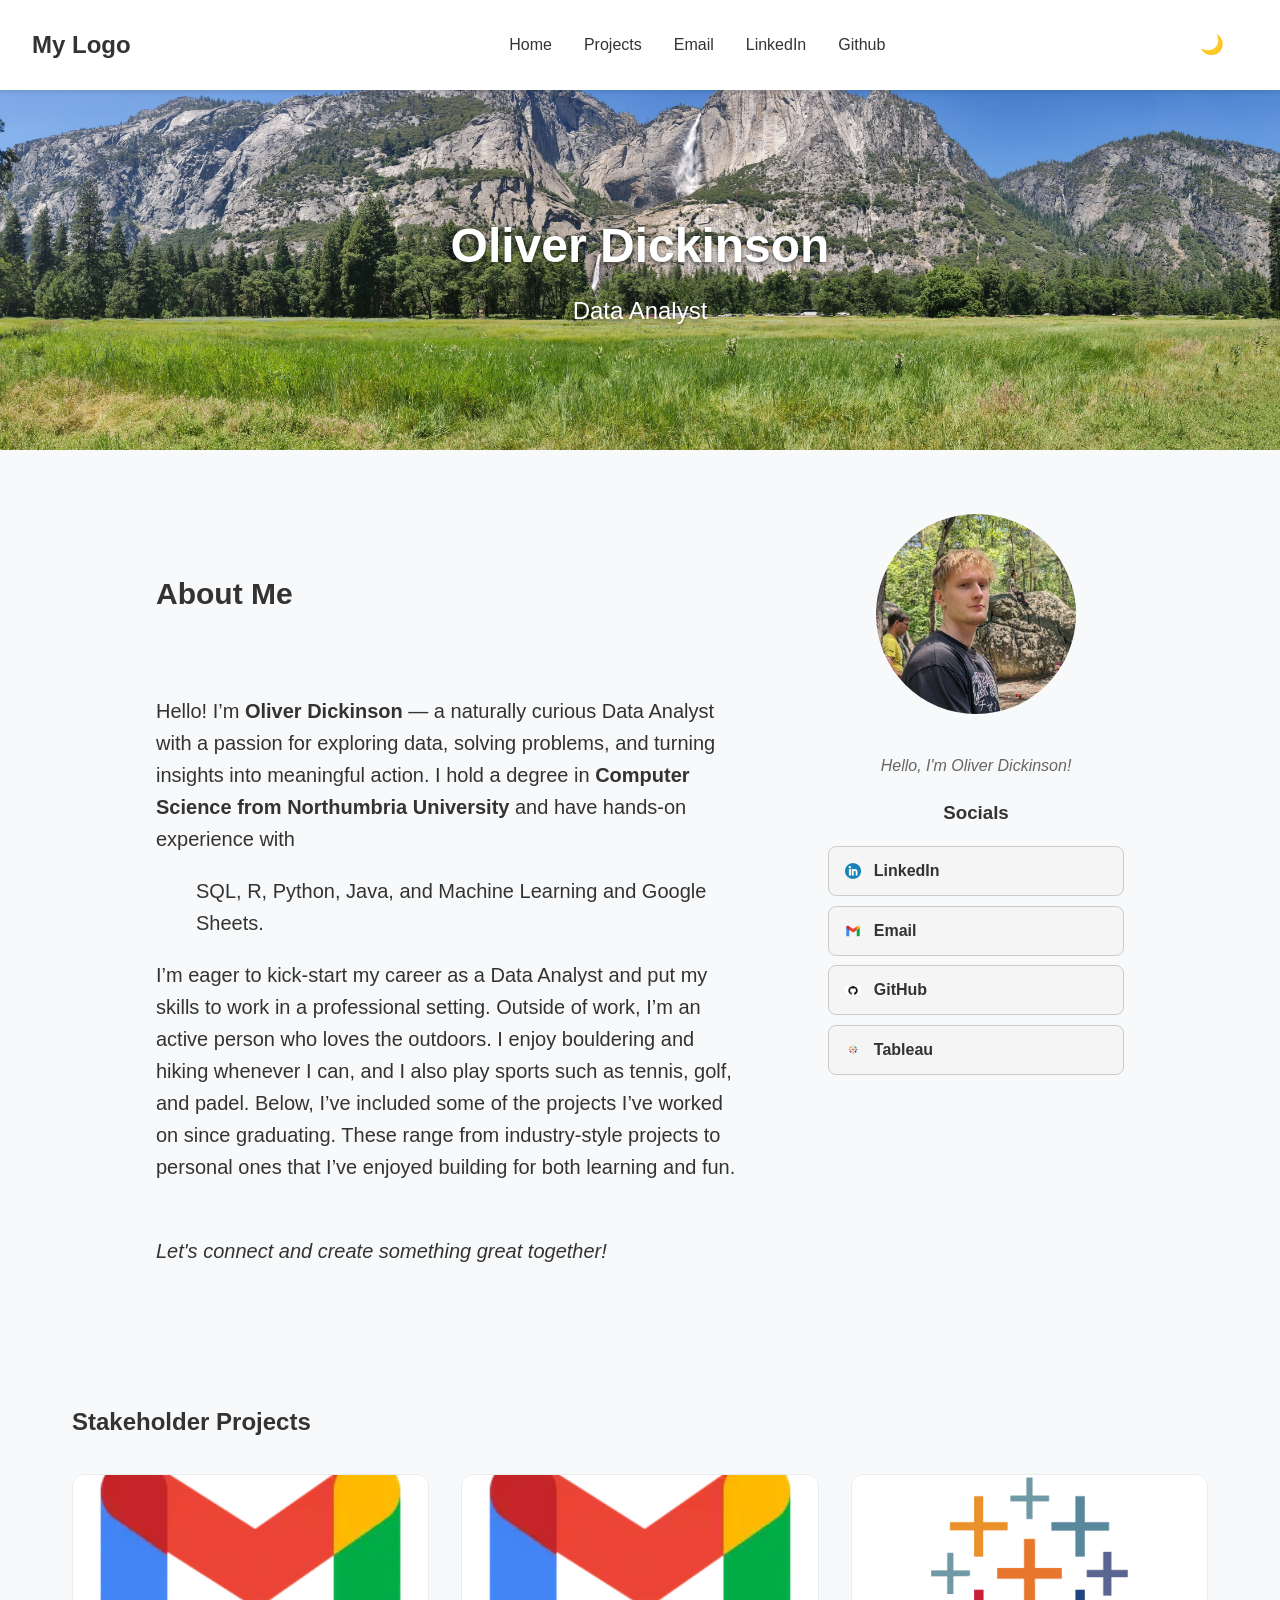
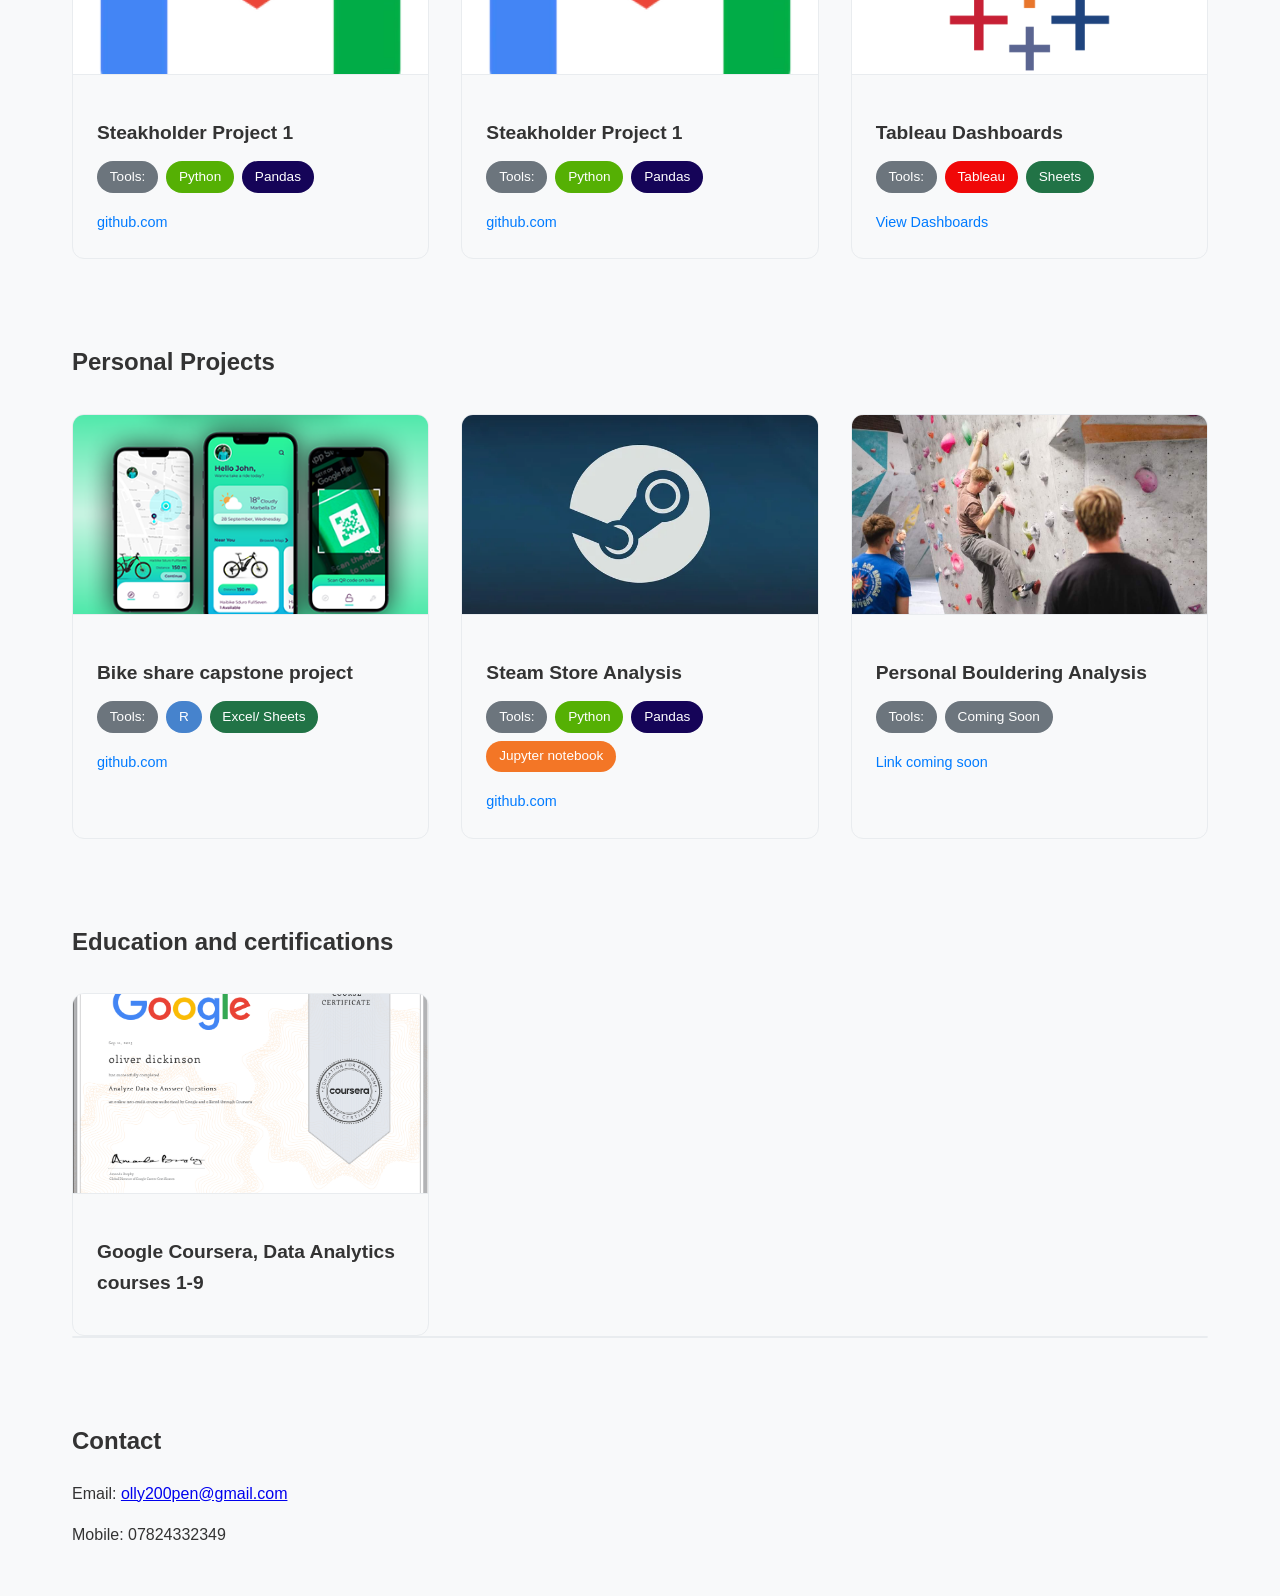
==== index.html @ 4cea0e63 "inital commit" ====
<!DOCTYPE html>
<html lang="en">
<head>
  <meta charset="UTF-8">
  <meta name="viewport" content="width=device-width, initial-scale=1.0">
  <title>My Portfolio</title>
  <link rel="stylesheet" href="style.css">
</head>
<body>
  <!-- Navigation -->
  <header>
    <nav class="navbar">
      <div class="logo">My Logo</div>

      <!-- Desktop menu -->
      <ul class="nav-links">
        <li><a href="#home">Home</a></li>
        <li><a href="#projects">Projects</a></li>
        <li><a href="mailto:olly200pen@gmail.com">Email</a></li>
        <li><a href="https://www.linkedin.com/in/oliver-dickinson-707649214/" target="_blank">LinkedIn</a></li>
        <li><a href="https://github.com/o1i2000" target="_blank">Github</a></li>
      </ul>

      <!-- Actions -->
      <div class="nav-actions">
        <!-- Light/Dark Mode Toggle -->
        <button id="theme-toggle" class="theme-btn">🌙</button>
        <!-- Burger Menu -->
        <button class="burger" id="burger">&#9776;</button>
      </div>
    </nav>

    <!-- Mobile menu (hidden by default) -->
    <ul class="mobile-menu" id="mobileMenu">
      <li><a href="#home">Home</a></li>
      <li><a href="#projects">Projects</a></li>
      <li><a href="mailto:olly200pen@gmail.com">Email</a></li>
      <li><a href="https://www.linkedin.com/in/oliver-dickinson-707649214/" target="_blank">LinkedIn</a></li>
      <li><a href="https://github.com/o1i2000" target="_blank">Github</a></li>
    </ul>
  </header>


<section id="home" class="hero">
  <img src="assets/yosemite.jpg" alt="Oliver Dickinson - Data Analyst" class="hero-img">
  <div class="hero-text">
    <h1>Oliver Dickinson</h1>
    <p>Data Analyst</p>
  </div> 
</section>

  <!--About section-->
  <section id="about" class="about">
    <div class="about-container">
      <!-- Left column: text -->
      <div class="about-text">
        <br>
        <h2>About Me</h2>
        <br>
        <p>Hello! I’m <strong>Oliver Dickinson</strong> — a naturally curious Data Analyst with a passion for exploring data, solving problems, and turning insights into meaningful action.
           I hold a degree in <strong>Computer Science from Northumbria University</strong> and have hands-on experience with <ul>SQL, R, Python, Java, and Machine Learning and Google Sheets.</ul> I’m eager to kick-start my career as a Data Analyst and put my skills to work in a professional setting.
           Outside of work, I’m an active person who loves the outdoors. I enjoy bouldering and hiking whenever I can, and I also play sports such as tennis, golf, and padel.
           Below, I’ve included some of the projects I’ve worked on since graduating. These range from industry-style projects to personal ones that I’ve enjoyed building for both learning and fun.
           
        <p><br><em>Let's connect and create something great together!</em></p>
      </div>

      
      <!-- Right column: profile + socials -->
      <div class="about-profile">
        <img src="assets/me.jpg" alt="Oliver Dickinson" class="profile-pic">
        <p class="caption">Hello, I'm Oliver Dickinson!</p>
        <h3>Socials</h3>
        <div class="social-buttons">
          <a href="https://www.linkedin.com/in/oliver-dickinson-707649214/" target="_blank" class="social-btn">
            <img src="assets/linked_in.jpg" alt="LinkedIn" class="social-icon">
            LinkedIn
          </a>
          <a href="mailto:olly200pen@gmail.com" target="_blank" class="social-btn">
            <img src="assets/gmail.jpg" alt="Email" class="social-icon">
            Email
          </a>
          <a href="https://github.com/o1i2000" target="_blank" class="social-btn">
            <img src="assets/github.jpg" alt="GitHub" class="social-icon">
            GitHub
          </a>
          <a href="https://public.tableau.com/app/profile/oliver.dickinson/vizzes" target="_blank" class="social-btn">
            <img src="assets/tableau.jpg" alt="Tableau" class="social-icon">
            Tableau
          </a>
        </div>
      </div>
    </div>
  </section>

  <!-- Projects Section - New Tile Layout -->
  <section id="projects">
    <h2>Stakeholder Projects</h2>
    <div class="portfolio-grid">

      <a href="#" class="portfolio-tile">
        <div class="portfolio-tile-image">
          <img src="assets/gmail.jpg" alt="Personal Project 1">
        </div>
        <div class="portfolio-tile-content">
          <h3>Steakholder Project 1</h3>
          <div class="portfolio-tags">
            <span class="portfolio-pill pill-label">Tools:</span>
            <span class="portfolio-pill pill-python">Python</span>
            <span class="portfolio-pill pill-pandas">Pandas</span>
          </div>
          <span class="portfolio-link">github.com</span>
        </div>
      </a>

      <!-- Steakholder project 2 -->
      <a href="#" class="portfolio-tile">
        <div class="portfolio-tile-image">
          <img src="assets/gmail.jpg" alt="Personal Project 1">
        </div>
        <div class="portfolio-tile-content">
          <h3>Steakholder Project 1</h3>
          <div class="portfolio-tags">
            <span class="portfolio-pill pill-label">Tools:</span>
            <span class="portfolio-pill pill-python">Python</span>
            <span class="portfolio-pill pill-pandas">Pandas</span>
          </div>
          <span class="portfolio-link">github.com</span>
        </div>
      </a>

      <!-- Steakholder Project 3 -->
      <a href="tableau.html" class="portfolio-tile">
        <div class="portfolio-tile-image">
          <img src="assets/tableau.jpg" alt="Tableau Dashboards">
        </div>
        <div class="portfolio-tile-content">
          <h3>Tableau Dashboards</h3>
          <div class="portfolio-tags">
            <span class="portfolio-pill pill-label">Tools:</span>
            <span class="portfolio-pill pill-tableau">Tableau</span>
            <span class="portfolio-pill pill-sheets">Sheets</span>
          </div>
          <span class="portfolio-link">View Dashboards</span>
        </div>
      </a>
      
    </div>
  </section>

  <!-- Personal Projects -->
  <section id="personal-projects">
    <h2>Personal Projects</h2>
    <div class="portfolio-grid">

      <!-- Project 1 -->
      <a href="ride_share_capstone_project_updated.html" target="_blank" class="portfolio-tile">
        <div class="portfolio-tile-image">
          <img src="assets/bikeshare.jpg" alt="ByteX Logo">
        </div>
        <div class="portfolio-tile-content">
          <h3>Bike share capstone project</h3>
          <div class="portfolio-tags">
            <span class="portfolio-pill pill-label">Tools:</span>
            <span class="portfolio-pill pill-r">R</span>
            <span class="portfolio-pill pill-sheets">Excel/ Sheets </span>
            
          </div>
          <span class="portfolio-link">github.com</span>
        </div>
      </a>

      <!-- Project 2 -->
      <a href="Steam store Analysis project (working on this one for the website.html" target="_blank" class="portfolio-tile">
        <div class="portfolio-tile-image">
          <img src="assets/steam2.jpg" alt="MGH Logo">
        </div>
        <div class="portfolio-tile-content">
          <h3>Steam Store Analysis</h3>
          <div class="portfolio-tags">
            <span class="portfolio-pill pill-label">Tools:</span>
            <span class="portfolio-pill pill-python">Python</span>
            <span class="portfolio-pill pill-pandas">Pandas</span>
            <span class="portfolio-pill pill-jupyter">Jupyter notebook</span>
          </div>
          <span class="portfolio-link">github.com</span>
        </div>
      </a>

      <!-- Project 3 - Placeholder -->
      <a href="ride_share_capstone_project_updated.html" class="portfolio-tile">
        <div class="portfolio-tile-image">
          <img src="assets/FB_IMG_1703194267610.jpg" alt="Project 3">
        </div>
        <div class="portfolio-tile-content">
          <h3>Personal Bouldering Analysis</h3>
          <div class="portfolio-tags">
            <span class="portfolio-pill pill-label">Tools:</span>
            <span class="portfolio-pill pill-tool">Coming Soon</span>
          </div>
          <span class="portfolio-link">Link coming soon</span>
        </div>
      </a>

      <!-- Personal Project 1 -->
    </div>
  </section>

  <section id="Education and certifications">
    <h2>Education and certifications</h2>
    <div class="portfolio-grid">
      <!-- Personal Project 1 -->
      <a href="certi.html" class="portfolio-tile">
        <div class="portfolio-tile-image">
          <img src= "assets/CERTI_DATA/coursera3.png" alt="Personal Project 1">
        </div>
        <div class="portfolio-tile-content">
          <h3>Google Coursera, Data Analytics courses 1-9</h3>

          </div>
          
        </div>
      </a>

    </div>
  </section>


  <!-- Contact -->
  <section id="contact">
    <h2>Contact</h2>
    <p>Email: <a href="mailto:olly200pen@gmail.com">olly200pen@gmail.com</a></p>
    <p>Mobile: 07824332349</p>
  </section>


  <script src="script.js"></script>
</body>
</html>
---- style.css ----
body {
  margin: 0;
  padding: 0;
  font-family: Arial, sans-serif;
  line-height: 1.6;
  transition: background 0.3s, color 0.3s;
  background: var(--bg-color, #f8f9fa);
  color: var(--text-color, #333);
}


/* CSS Custom Properties for theming */
:root {
  --bg-color: #f8f9fa;
  --text-color: #333;
  --nav-bg: #fff;
  --nav-text: #333;
}

/* Navbar */
.navbar {
  display: flex;
  justify-content: space-between;
  align-items: center;
  padding: 1rem 2rem;
  background: var(--nav-bg);
  color: var(--nav-text);
  position: sticky;
  top: 0;
  z-index: 1000;
  box-shadow: 0 2px 4px rgba(0,0,0,0.1);
}

.logo {
  font-weight: bold;
  font-size: 1.5rem;
}

.nav-links {
  display: flex;
  list-style: none;
}

.nav-links li {
  margin-left: 2rem;
}

.nav-links a {
  text-decoration: none;
  color: inherit;
  font-weight: 500;
  transition: color 0.3s;
}

.nav-links a:hover {
  color: #007bff;
}

.nav-actions {
  display: flex;
  align-items: center;
}

* { box-sizing: border-box; }
html, body { margin: 0; padding: 0; }


/* IMPROVED HERO SECTION - Fixed issues */
.hero {
  position: relative;
  width: 100vw;         /* full viewport width */
  height: 40vh;         /* change to 100vh for full screen height */
  min-height: 300px;
  overflow: hidden;
}


.hero-img {
  display: block;
  position: absolute;
  top: 0;
  left: 0;
  width: 100%;
  height: 100%;
  object-fit: cover;         /* important: fills while keeping aspect ratio */
  object-position: 50% 50%;  /* center the image */
}

.hero-text {
  position: relative;
  z-index: 2;
  color: white;
  text-align: center;
  text-shadow: 0 2px 4px rgba(0,0,0,0.6);
}

.hero h1 {
  font-size: 3rem;
  margin: 0;
}

.hero p {
  font-size: 1.5rem;
  margin-top: 0.5rem;
}

.theme-btn {
  background: none;
  border: none;
  font-size: 1.2rem;
  margin-right: 1rem;
  cursor: pointer;
  padding: 0.5rem;
  border-radius: 50%;
  transition: background 0.3s;
}

.theme-btn:hover {
  background: rgba(0,0,0,0.1);
}

.burger {
  font-size: 1.5rem;
  background: none;
  border: none;
  cursor: pointer;
  display: none;
  padding: 0.5rem;
}

/* Mobile menu */
.mobile-menu {
  display: none;
  flex-direction: column;
  list-style: none;
  background: var(--nav-bg);
  padding: 1rem;
  box-shadow: 0 4px 8px rgba(0,0,0,0.1);
}

.mobile-menu li {
  margin-bottom: 1rem;
}

.mobile-menu a {
  color: inherit;
  text-decoration: none;
  font-weight: 500;
}

/* Show mobile menu when active */
.mobile-menu.active {
  display: flex;
}

/* Sections */
section {
  padding: 2rem;
  max-width: 1200px;
  margin: auto;
}

section.hero {
  padding: 0;           /* remove the 2rem side padding */
  max-width: none;      /* remove the 1200px cap */
  margin: 0;            /* don't center it */
  width: 100vw;         /* span the full viewport width */
  margin-left: calc(50% - 50vw);   /* shift to align with viewport left */
  margin-right: calc(50% - 50vw);  /* shift to align with viewport right */
  overflow: hidden;
  position: relative;   /* positioning context for absolute img */
  height: 40vh;         /* your desired hero height */
  min-height: 300px;
}
section.hero .hero-img {
  position: absolute;
  inset: 0;               /* top:0; right:0; bottom:0; left:0; */
  width: 100%;
  height: 100%;
  object-fit: cover;
  object-position: 50% 50%;
  display: block;
}

section.hero .hero-text {
  position: relative;
  z-index: 2;
  color: white;
  text-align: center;
  text-shadow: 0 2px 4px rgba(0,0,0,0.6);
  top: 50%;
  transform: translateY(-50%);
}

/* About Section Layout */
.about-container {
  display: flex;
  flex-wrap: wrap;
  justify-content: space-between;
  align-items: flex-start;
  gap: 2rem;
  max-width: 1000px;
  margin: 0 auto;
  padding: 2rem 1rem;
}

.about-text {
  flex: 2;
  min-width: 280px;
  font-size: 20px;
  line-height: 1.6;
  color: var(--text-color);
  padding-right: 3rem;
}

.about-profile {
  flex: 1;
  min-width: 240px;
  text-align: center;
}

.profile-pic {
  width: 200px;
  height: 200px;
  border-radius: 50%;
  object-fit: cover;
  margin-bottom: 1rem;
}

.caption {
  font-style: italic;
  color: #666;
  margin-bottom: 1rem;
}

.social-buttons {
  display: flex;
  flex-direction: column;
  gap: 0.6rem;
}

.social-btn {
  display: flex;
  align-items: center;
  gap: 0.8rem;
  padding: 0.7rem 1rem;
  border: 1px solid #ccc;
  border-radius: 8px;
  background: #f5f5f5;
  text-decoration: none;
  color: #333;
  font-weight: bold;
  transition: background 0.3s, transform 0.2s;
}

.social-btn:hover {
  background: #ddd;
  transform: translateY(-2px);
}

.social-icon {
  width: 16px;
  height: 16px;
  object-fit: contain;
}

/* Portfolio Tile Grid System */
.portfolio-grid {
  display: grid;
  grid-template-columns: repeat(auto-fit, minmax(300px, 1fr));
  gap: 2rem;
  margin-top: 2rem;
}

/* Ensure 3 columns at full screen */
@media (min-width: 1000px) {
  .portfolio-grid {
    grid-template-columns: repeat(3, 1fr);
  }
}

/* Portfolio Tiles */
.portfolio-tile {
  background: #f8f9fa;
  border: 1px solid #e9ecef;
  border-radius: 12px;
  overflow: hidden;
  transition: all 0.3s ease;
  cursor: pointer;
  text-decoration: none;
  color: inherit;
  display: block;
}

.portfolio-tile:hover {
  transform: translateY(-2px);
  box-shadow: 0 8px 25px rgba(0,0,0,0.15);
  background: #e9ecef;
}

.portfolio-tile-image {
  width: 100%;
  height: 200px;
  background: #fff;
  display: flex;
  align-items: center;
  justify-content: center;
  border-bottom: 1px solid #e9ecef;
}

.portfolio-tile-image img {
  width: 100%;
  height: 100%;
  object-fit: cover;
}

.portfolio-tile-content {
  padding: 1.5rem;
}

.portfolio-tile h3 {
  font-size: 1.2rem;
  margin-bottom: 0.8rem;
  color: #333;
}

.portfolio-tags {
  display: flex;
  flex-wrap: wrap;
  gap: 0.5rem;
  margin-bottom: 1rem;
}

.portfolio-pill {
  padding: 0.3rem 0.8rem;
  border-radius: 20px;
  font-size: 0.85rem;
  font-weight: 500;
}

/* UPDATED PILL COLORS - Fixed the red "Tools:" label and added tool-specific colors */
.pill-label {
  background: #6c757d; /* Changed from red to grey */
  color: white;
}

/* Tool-specific colors */
.pill-python {
  background: #55b004;
  color: white;
}

.pill-pandas {
  background: #150458;
  color: white;
}

.pill-sql {
  background: #f605e2;
  color: white;
}

.pill-tableau {
  background: #f00808;
  color: white;
}

.pill-r {
  background: #4683cd;
  color: white;
}

.pill-excel, .pill-sheets {
  background: #217346;
  color: white;
}

.pill-jupyter {
  background: #f37626;
  color: white;
}

.pill-tool {
  background: #6c757d;
  color: white;
}

.portfolio-link {
  color: #007bff;
  text-decoration: none;
  font-weight: 500;
  font-size: 0.9rem;
}

.portfolio-link:hover {
  text-decoration: underline;
}

/* DARK THEME STYLES */
body.dark {
  --bg-color: #121212;
  --text-color: #eee;
  --nav-bg: #222;
  --nav-text: #eee;
}

body.dark .navbar {
  background: var(--nav-bg);
  color: var(--nav-text);
}

body.dark .mobile-menu {
  background: var(--nav-bg);
}

body.dark .theme-btn:hover {
  background: rgba(255,255,255,0.1);
}

body.dark .social-btn {
  background: #333;
  color: #fff;
  border-color: #555;
}

body.dark .social-btn:hover {
  background: #444;
}

body.dark .portfolio-tile {
  background: #2d3748;
  border-color: #4a5568;
  color: #e2e8f0;
}

body.dark .portfolio-tile:hover {
  background: #4a5568;
}

body.dark .portfolio-tile-image {
  background: #1a202c;
  border-bottom-color: #4a5568;
}

body.dark .portfolio-tile h3 {
  color: #e2e8f0;
}

body.dark .caption {
  color: #a0a0a0;
}

/* RESPONSIVE DESIGN */
@media (max-width: 768px) {
  .nav-links {
    display: none;
  }
  
  .burger {
    display: block;
  }
  
  .about-container {
    flex-direction: column;
    text-align: center;
  }

  .about-text {
    order: 1;
    padding-right: 0;
  }

  .about-profile {
    order: 2;
    margin-top: 2rem;
  }
  
  .portfolio-grid {
    grid-template-columns: 1fr;
    gap: 1.5rem;
  }
}
@media (max-width: 480px) {
  section {
    padding: 1rem;
  }
}
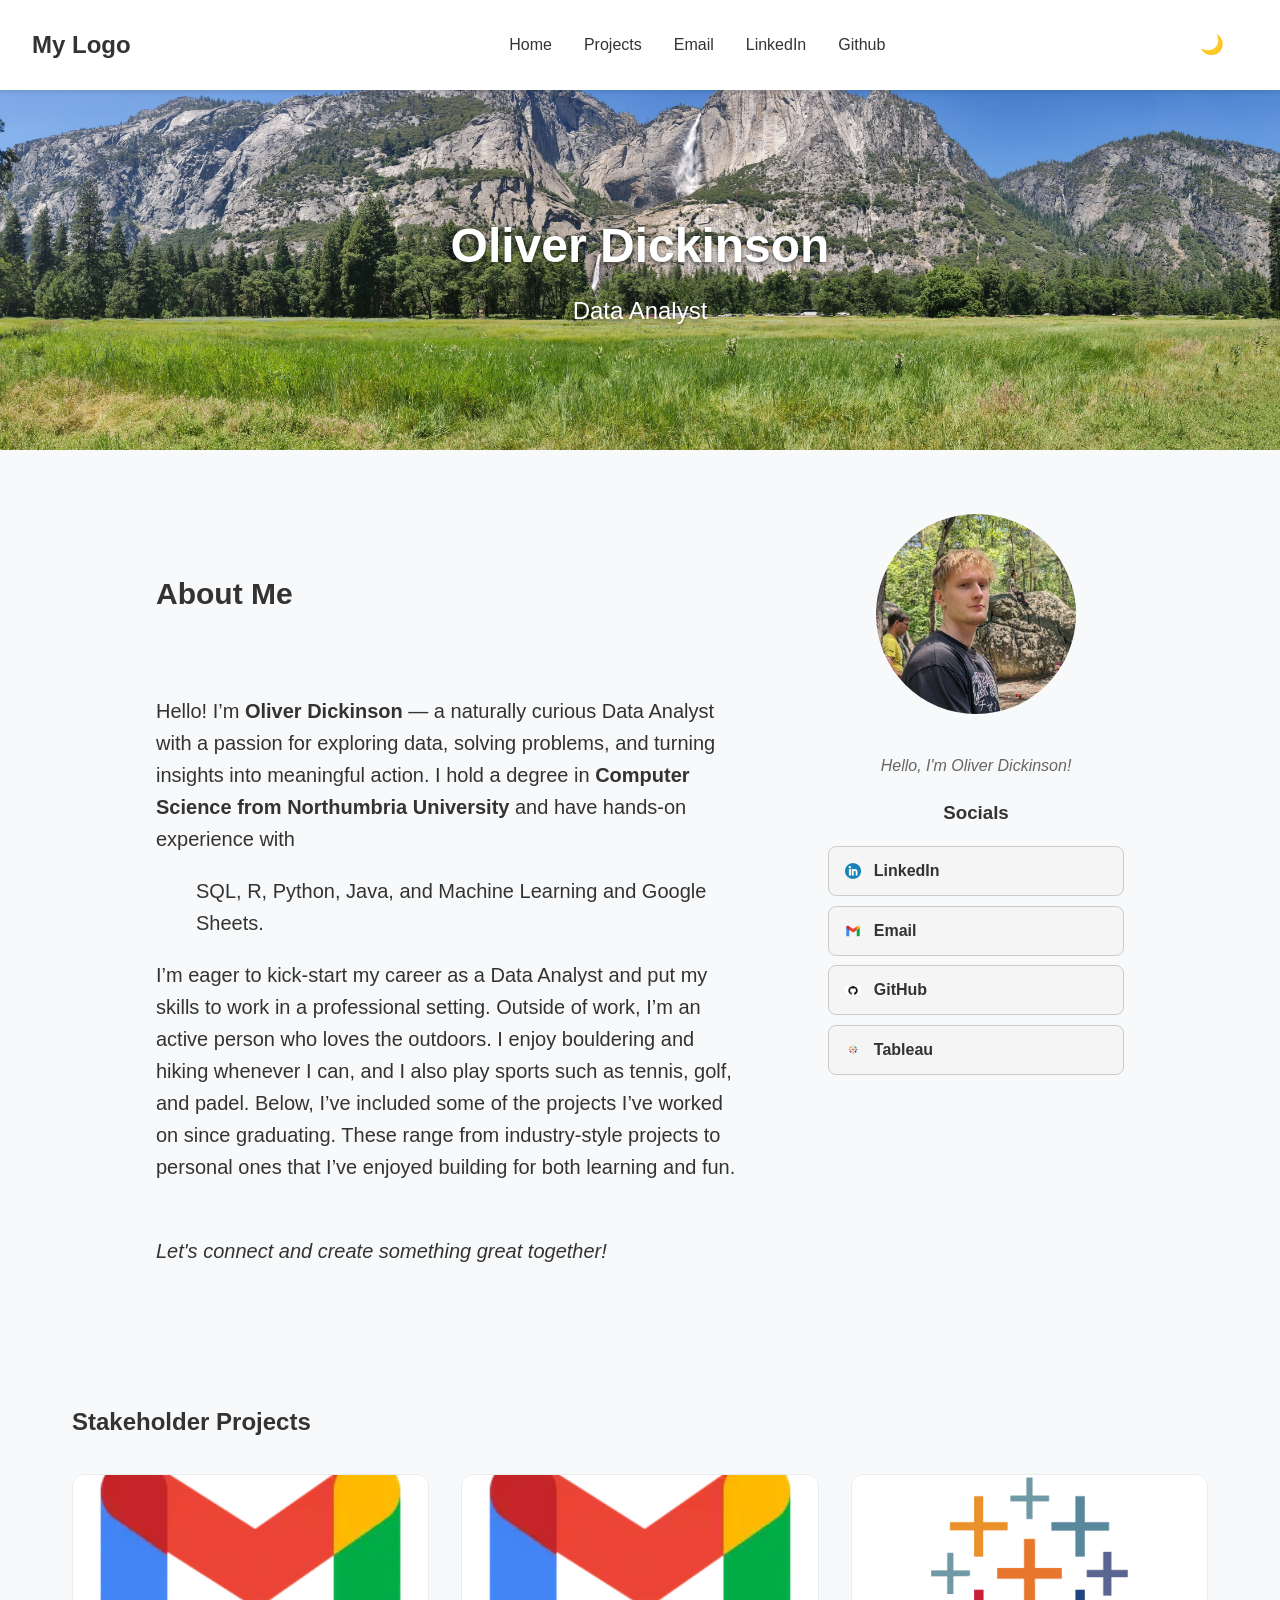
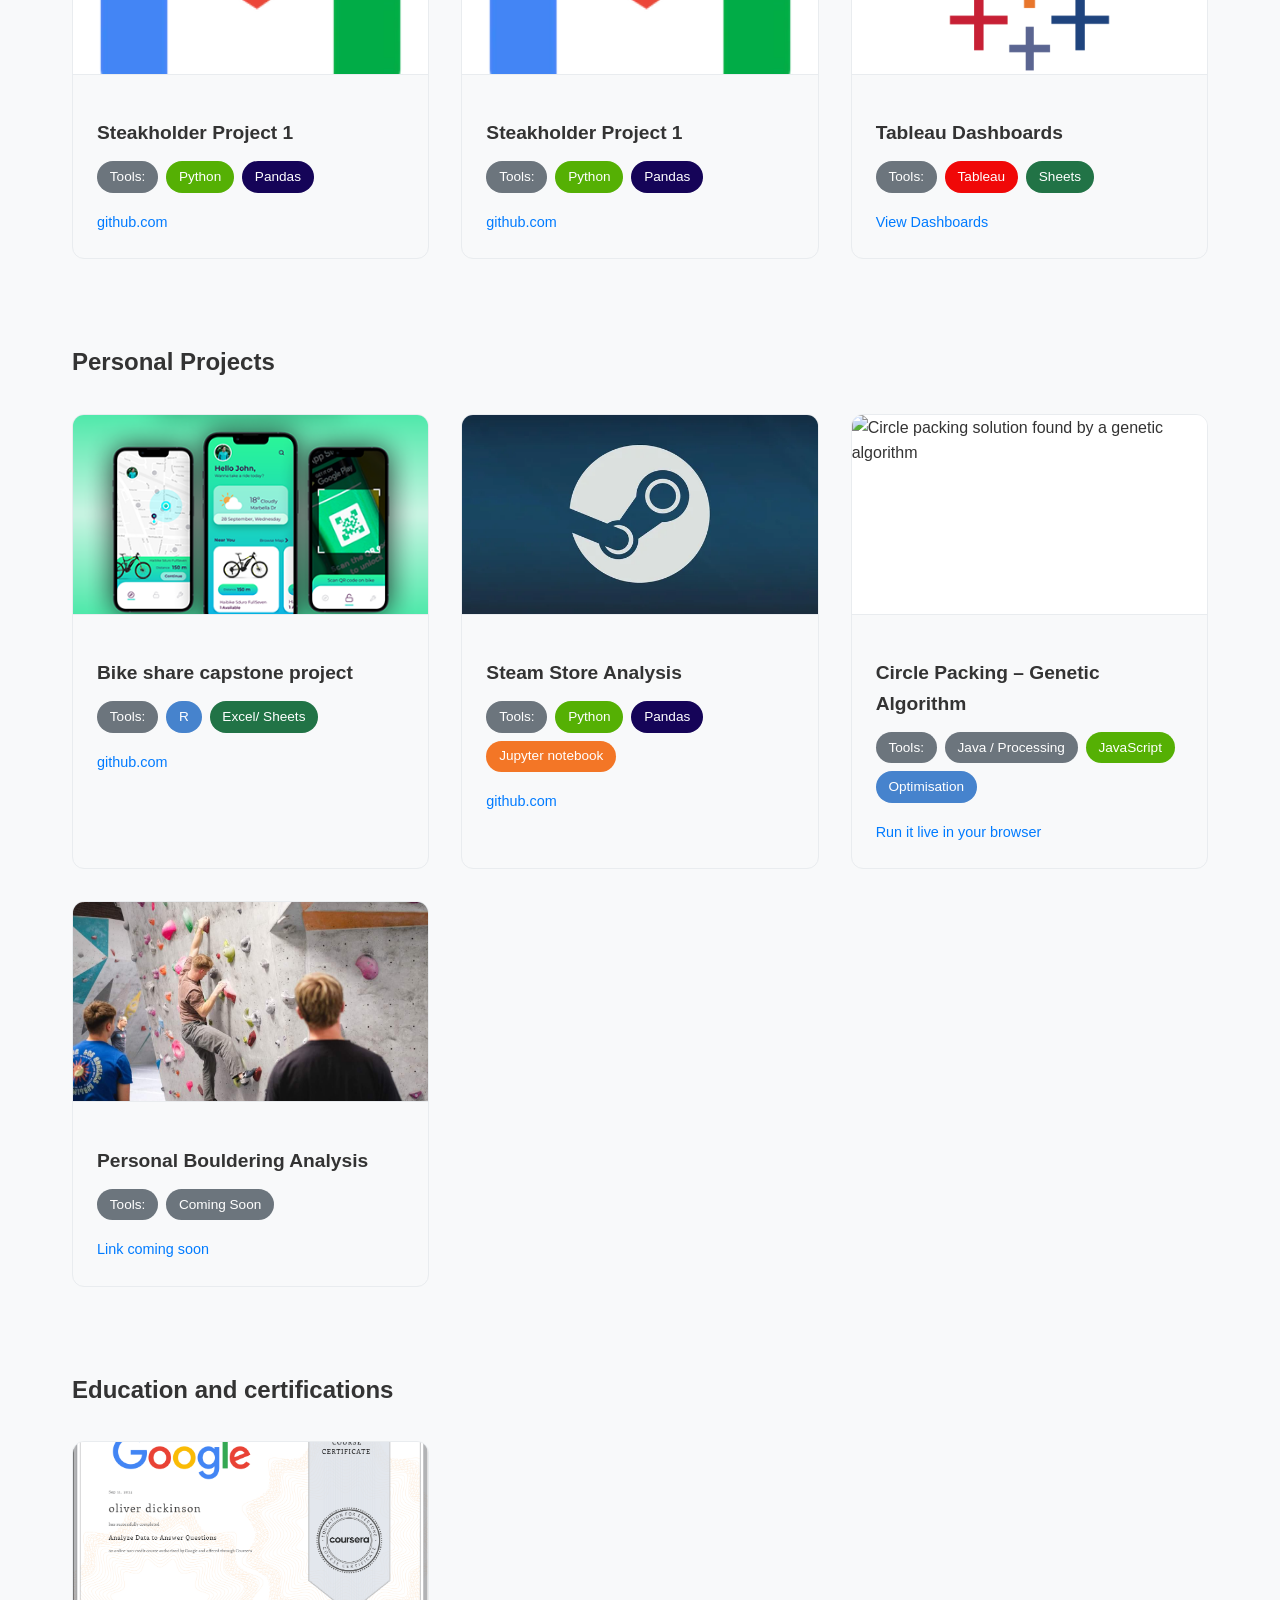
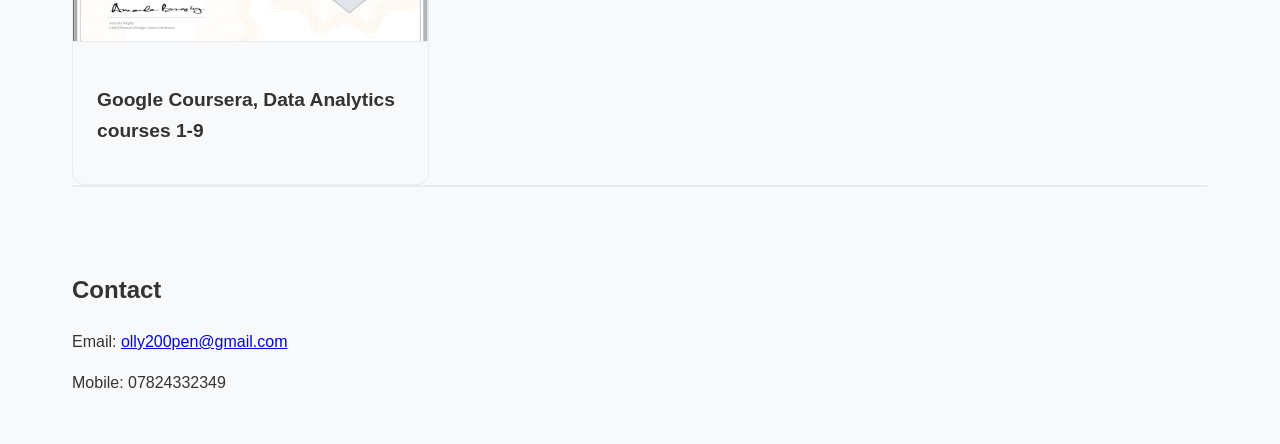
==== commit 9278de3a: "Add interactive circle packing GA project page" ====
--- a/index.html
+++ b/index.html
@@ -187,6 +187,23 @@
         </div>
       </a>
 
+      <!-- Circle Packing GA (interactive) -->
+      <a href="circle_packing.html" class="portfolio-tile">
+        <div class="portfolio-tile-image">
+          <img src="assets/circle_packing.png" alt="Circle packing solution found by a genetic algorithm">
+        </div>
+        <div class="portfolio-tile-content">
+          <h3>Circle Packing – Genetic Algorithm</h3>
+          <div class="portfolio-tags">
+            <span class="portfolio-pill pill-label">Tools:</span>
+            <span class="portfolio-pill pill-tool">Java / Processing</span>
+            <span class="portfolio-pill pill-python">JavaScript</span>
+            <span class="portfolio-pill pill-r">Optimisation</span>
+          </div>
+          <span class="portfolio-link">Run it live in your browser</span>
+        </div>
+      </a>
+
       <!-- Project 3 - Placeholder -->
       <a href="ride_share_capstone_project_updated.html" class="portfolio-tile">
         <div class="portfolio-tile-image">
